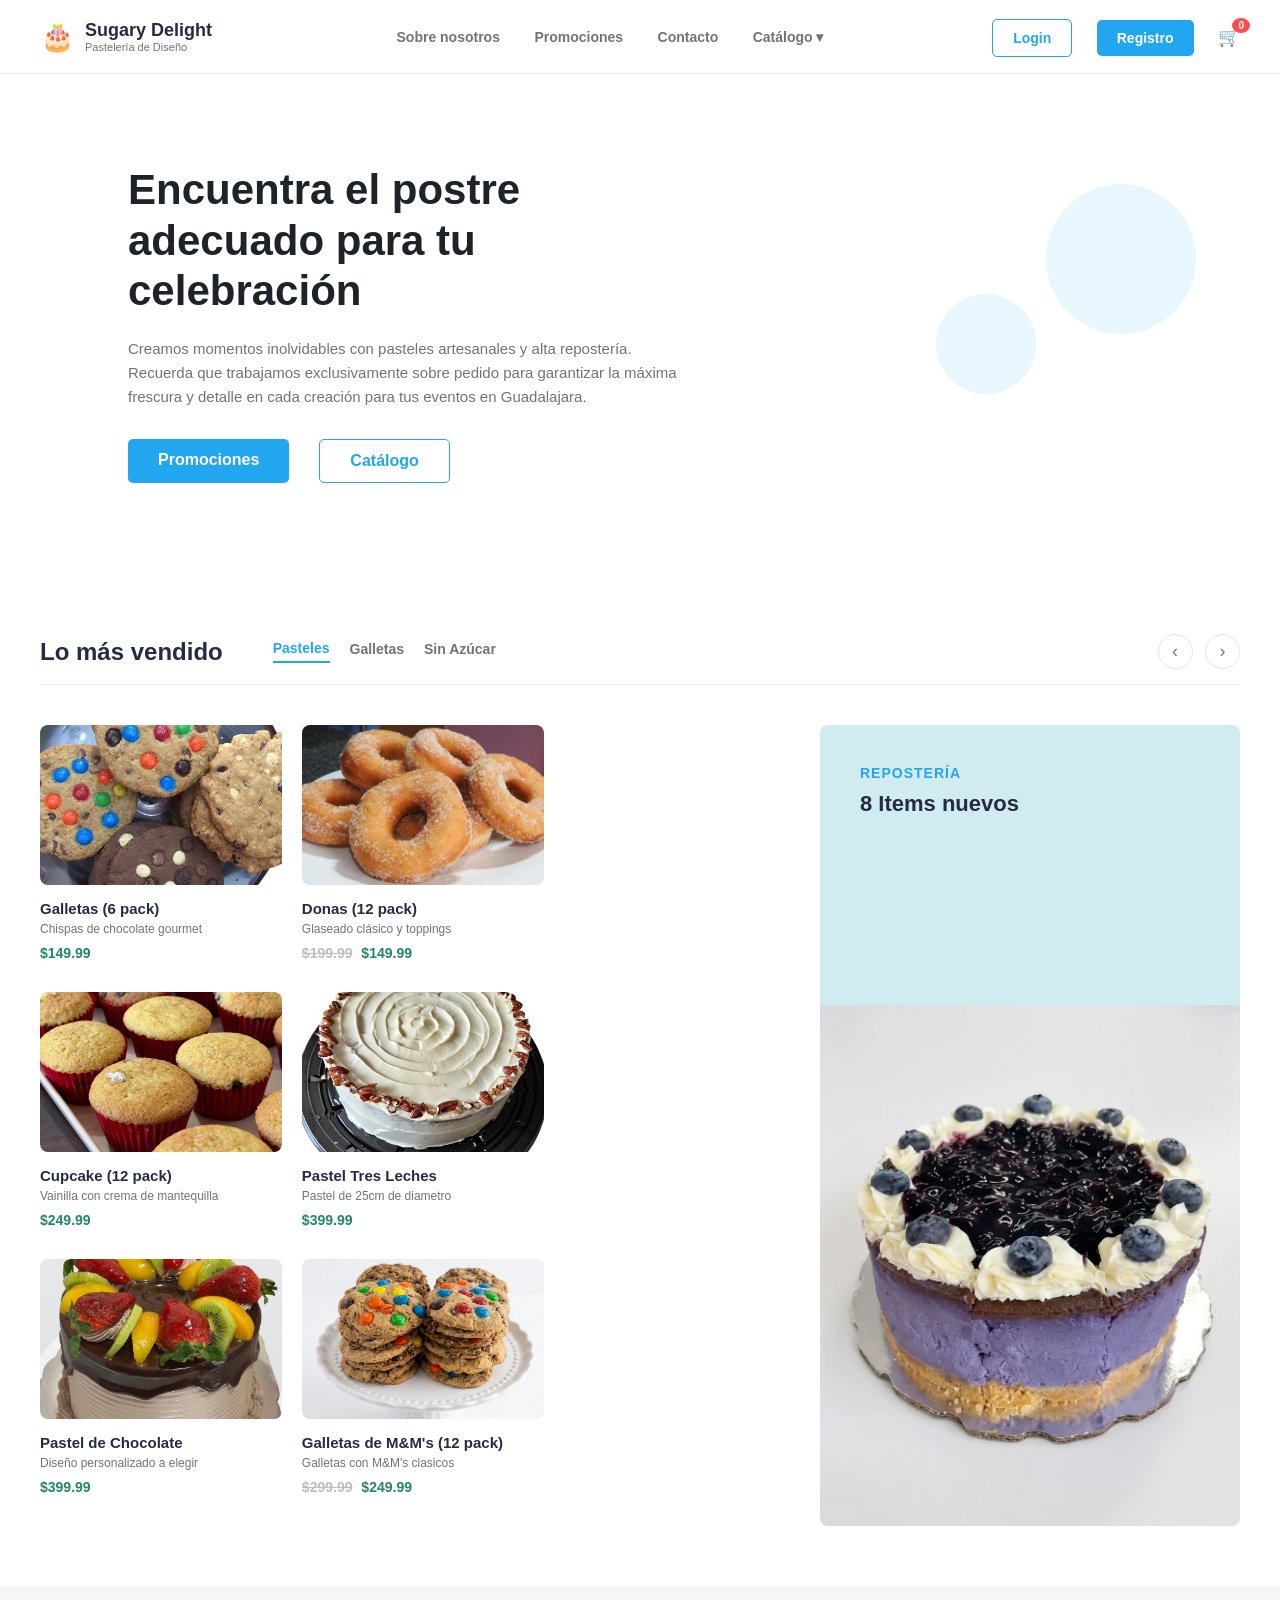
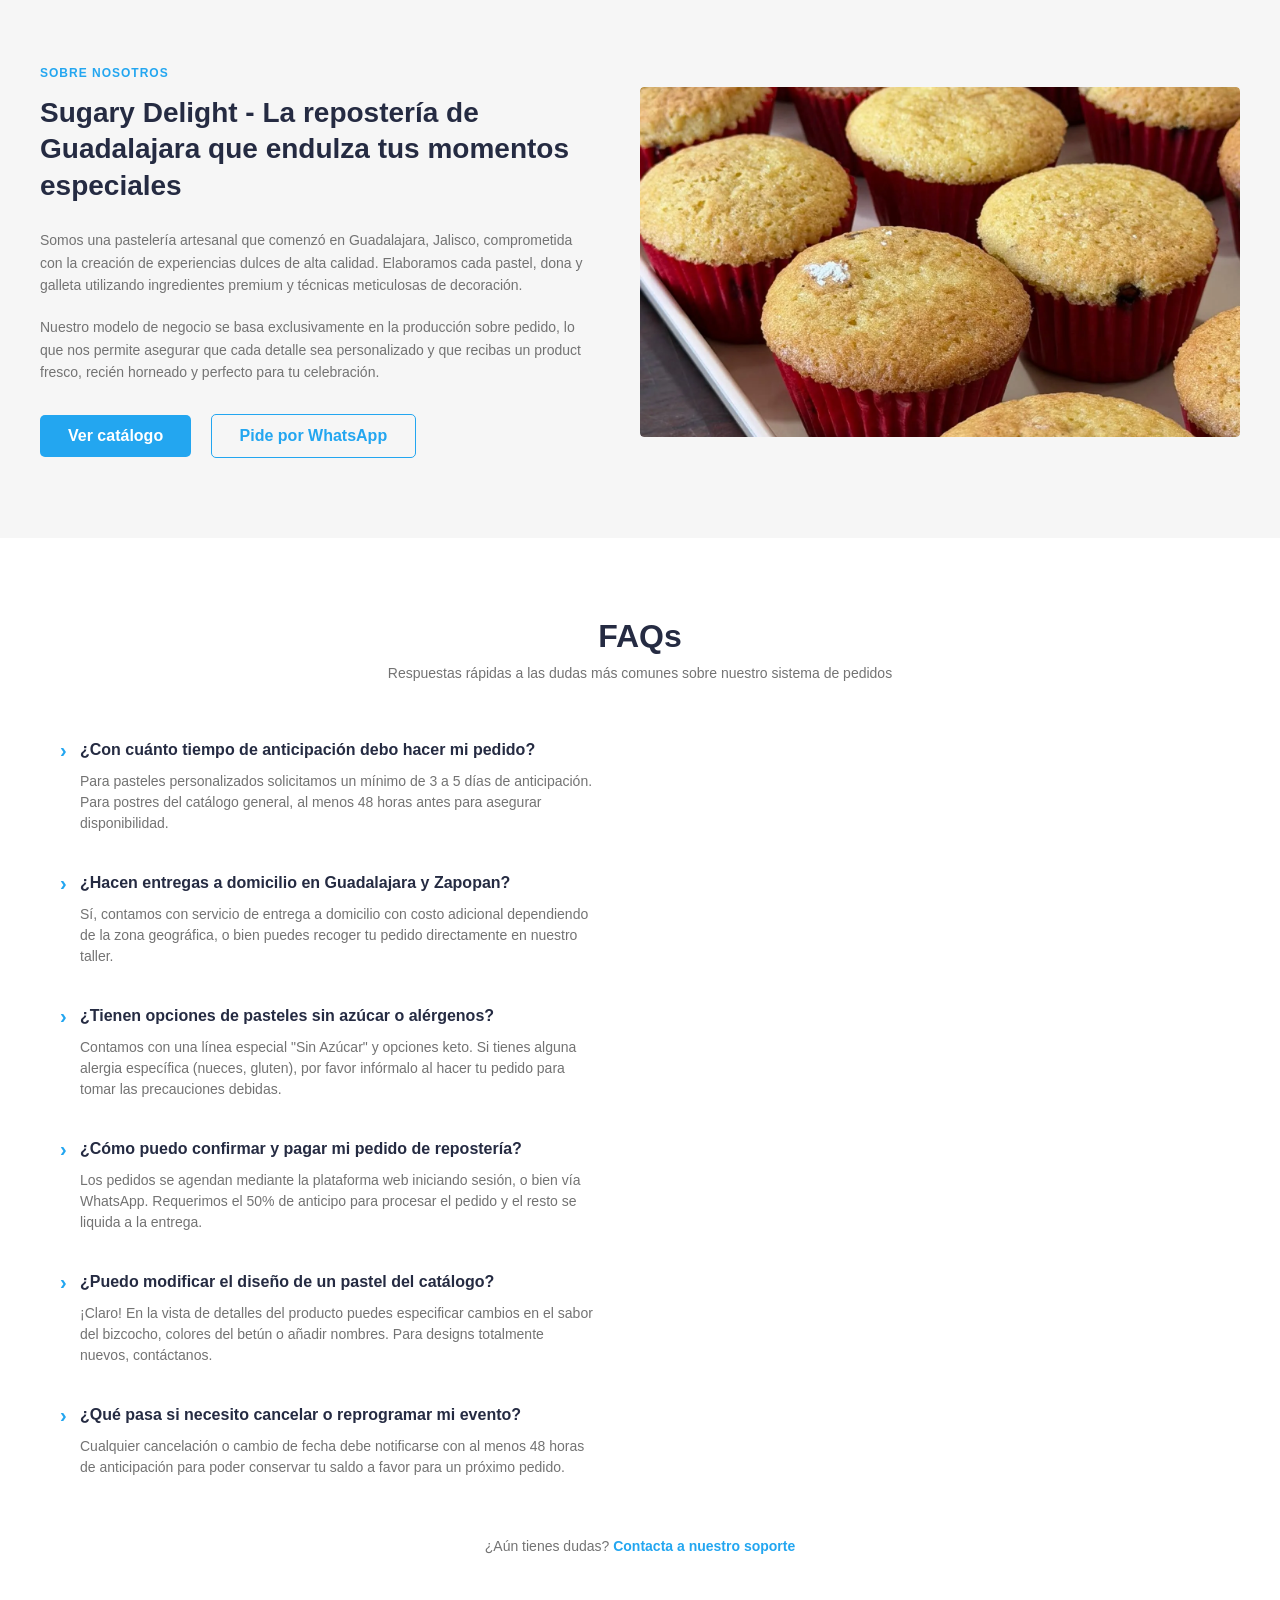
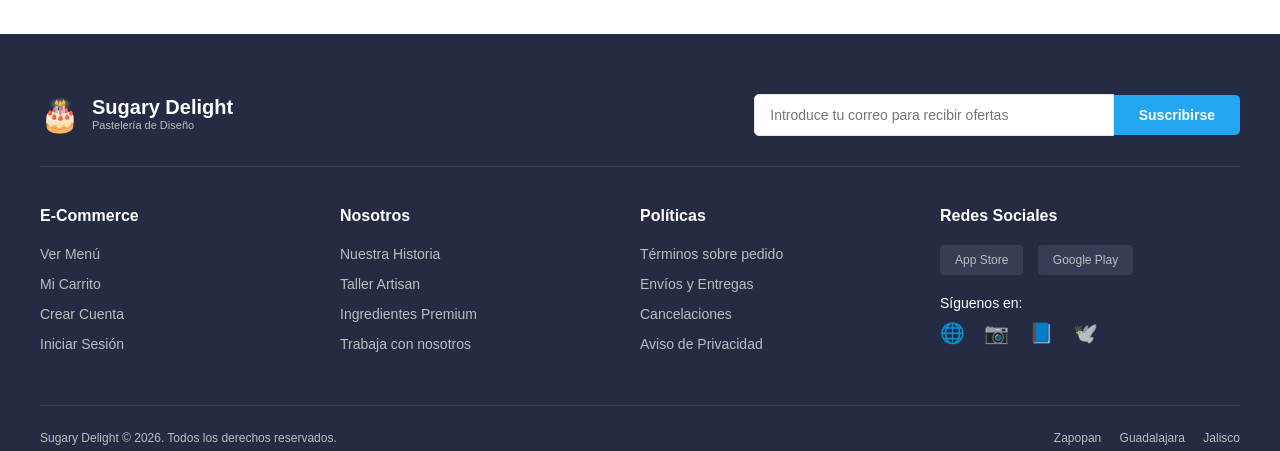
==== index.html @ 788fac9c "Add files via upload" ====
<!DOCTYPE html>
<html lang="es">

<head>
    <meta charset="UTF-8">
    <meta name="viewport" content="width=device-width, initial-scale=1.0">
    <title>Sugary Delight - Alta Repostería en Guadalajara</title>
    <link rel="stylesheet" href="style.css">
</head>

<body>

    <header class="navbar">
        <div class="logo">
            <a href="index.html" style="display: block; border: none;">
                <span class="logo-icon">🎂</span>
                <div class="logo-text">
                    <h1>Sugary Delight</h1>
                    <p>Pastelería de Diseño</p>
                </div>
            </a>
        </div>
        <nav class="nav-links">
            <a href="nosotros.html">Sobre nosotros</a>
            <a href="promociones.html">Promociones</a>
            <a href="contacto.html">Contacto</a>
            <div class="dropdown">
                <a href="catalogo.html" class="dropdown-trigger">Catálogo ▾</a>
            </div>
        </nav>
        <div class="nav-actions">
            <a href="login.html" class="btn-login">Login</a>
            <a href="registro.html" class="btn-register">Registro</a>
            <div class="cart-icon">
                🛒<span class="cart-badge">0</span>
            </div>
        </div>
    </header>

    <section class="hero">
        <div class="hero-content">
            <h2>Encuentra el postre adecuado para tu celebración</h2>
            <p>Creamos momentos inolvidables con pasteles artesanales y alta repostería. Recuerda que trabajamos
                exclusivamente sobre pedido para garantizar la máxima frescura y detalle en cada creación para tus
                eventos en Guadalajara.</p>
            <div class="hero-buttons">
                <a href="promociones.html" class="btn-primary">Promociones</a>
                <a href="catalogo.html" class="btn-secondary">Catálogo</a>
            </div>
        </div>
        <div class="hero-decorations">
            <div class="circle circle-1"></div>
            <div class="circle circle-2"></div>
        </div>
    </section>

    <section id="catalogo" class="products-section">
        <div class="products-header">
            <h3>Lo más vendido</h3>
            <div class="products-tabs">
                <button class="tab-btn active">Pasteles</button>
                <button class="tab-btn">Galletas</button>
                <button class="tab-btn">Sin Azúcar</button>
            </div>
            <div class="carousel-arrows">
                <button class="arrow-btn">‹</button>
                <button class="arrow-btn">›</button>
            </div>
        </div>

        <div class="products-container">
            <div class="products-grid">
                <div class="product-card">
                    <div class="product-img-wrapper">
                        <img src="img/Galletas_S.jpg" alt="Galletas (6 pack)" class="product-img-placeholder">
                    </div>
                    <h4>Galletas (6 pack)</h4>
                    <p class="product-desc">Chispas de chocolate gourmet</p>
                    <span class="product-price">$149.99</span>
                </div>

                <div class="product-card">
                    <div class="product-img-wrapper">
                        <img src="img/Donas.jpg" alt="Donas (12 pack)" class="product-img-placeholder">
                    </div>
                    <h4>Donas (12 pack)</h4>
                    <p class="product-desc">Glaseado clásico y toppings</p>
                    <span class="product-price"><span class="old-price">$199.99</span> $149.99</span>
                </div>

                <div class="product-card">
                    <div class="product-img-wrapper">
                        <img src="img/cupcakes.webp" alt="Cupcake (12 pack)" class="product-img-placeholder">
                    </div>
                    <h4>Cupcake (12 pack)</h4>
                    <p class="product-desc">Vainilla con crema de mantequilla</p>
                    <span class="product-price">$249.99</span>
                </div>

                <div class="product-card">
                    <div class="product-img-wrapper">
                        <img src="img/tres_leches.jpg" alt="Pastel Tres Leches" class="product-img-placeholder">
                    </div>
                    <h4>Pastel Tres Leches</h4>
                    <p class="product-desc">Pastel de 25cm de diametro</p>
                    <span class="product-price">$399.99</span>
                </div>

                <div class="product-card">
                    <div class="product-img-wrapper">
                        <img src="img/pastel_chocolate.jpg" alt="Pastel de Cumpleaños" class="product-img-placeholder">
                    </div>
                    <h4>Pastel de Chocolate</h4>
                    <p class="product-desc">Diseño personalizado a elegir</p>
                    <span class="product-price">$399.99</span>
                </div>

                <div class="product-card">
                    <div class="product-img-wrapper">
                        <img src="img/galletas-mms.webp" alt="Croissant de Mantequilla" class="product-img-placeholder">
                    </div>
                    <h4>Galletas de M&M's (12 pack)</h4>
                    <p class="product-desc">Galletas con M&M's clasicos</p>
                    <span class="product-price"><span class="old-price">$299.99</span> $249.99</span>
                </div>
            </div>

            <div class="side-promo-banner">
                <div class="side-promo-content">
                    <h5>REPOSTERÍA</h5>
                    <p>8 Items nuevos</p>
                </div>
                <div class="side-promo-img-wrapper">
                    <img src="img/blueberry-cake.webp" alt="Especiales Repostería" class="product-img-placeholder">
                </div>
            </div>
        </div>
    </section>

    <section id="sobre-nosotros" class="about-section">
        <div class="about-content">
            <span class="section-tag">SOBRE NOSOTROS</span>
            <h3>Sugary Delight - La repostería de Guadalajara que endulza tus momentos especiales</h3>
            <p>Somos una pastelería artesanal que comenzó en Guadalajara, Jalisco, comprometida con la creación de
                experiencias dulces de alta calidad. Elaboramos cada pastel, dona y galleta utilizando ingredientes
                premium y técnicas meticulosas de decoración.</p>
            <p>Nuestro modelo de negocio se basa exclusivamente en la producción sobre pedido, lo que nos permite
                asegurar que cada detalle sea personalizado y que recibas un product fresco, recién horneado y perfecto
                para tu celebración.</p>
            <div class="about-buttons">
                <a href="/catalogo.html" class="btn-primary">Ver catálogo</a>
                <a href="https://wa.me/+523311671693" target="_blank" class="btn-secondary">Pide por WhatsApp</a>
            </div>
        </div>
        <div class="about-image-placeholder">
            <div class="placeholder-box" style="border: none; background: transparent; overflow: hidden;">
                <img src="img/cupcakes.webp" alt="Nuestro Taller Sugary Delight"
                    class="product-img-placeholder" style="border-radius: 4px;">
            </div>
        </div>
    </section>

    <section class="faqs-section">
        <h3>FAQs</h3>
        <p class="faqs-subtitle">Respuestas rápidas a las dudas más comunes sobre nuestro sistema de pedidos</p>

        <div class="faqs-grid">
            <div class="faq-item">
                <h5>¿Con cuánto tiempo de anticipación debo hacer mi pedido?</h5>
                <p>Para pasteles personalizados solicitamos un mínimo de 3 a 5 días de anticipación. Para postres del
                    catálogo general, al menos 48 horas antes para asegurar disponibilidad.</p>
            </div>
            <div class="faq-item">
                <h5>¿Hacen entregas a domicilio en Guadalajara y Zapopan?</h5>
                <p>Sí, contamos con servicio de entrega a domicilio con costo adicional dependiendo de la zona
                    geográfica, o bien puedes recoger tu pedido directamente en nuestro taller.</p>
            </div>
            <div class="faq-item">
                <h5>¿Tienen opciones de pasteles sin azúcar o alérgenos?</h5>
                <p>Contamos con una línea especial "Sin Azúcar" y opciones keto. Si tienes alguna alergia específica
                    (nueces, gluten), por favor infórmalo al hacer tu pedido para tomar las precauciones debidas.</p>
            </div>
            <div class="faq-item">
                <h5>¿Cómo puedo confirmar y pagar mi pedido de repostería?</h5>
                <p>Los pedidos se agendan mediante la plataforma web iniciando sesión, o bien vía WhatsApp. Requerimos
                    el 50% de anticipo para procesar el pedido y el resto se liquida a la entrega.</p>
            </div>
            <div class="faq-item">
                <h5>¿Puedo modificar el diseño de un pastel del catálogo?</h5>
                <p>¡Claro! En la vista de detalles del producto puedes especificar cambios en el sabor del bizcocho,
                    colores del betún o añadir nombres. Para designs totalmente nuevos, contáctanos.</p>
            </div>
            <div class="faq-item">
                <h5>¿Qué pasa si necesito cancelar o reprogramar mi evento?</h5>
                <p>Cualquier cancelación o cambio de fecha debe notificarse con al menos 48 horas de anticipación para
                    poder conservar tu saldo a favor para un próximo pedido.</p>
            </div>
        </div>
        <p class="faqs-footer-text">¿Aún tienes dudas? <a href="#contacto">Contacta a nuestro soporte</a></p>
    </section>

    <footer class="main-footer">
        <div class="footer-top">
            <div class="footer-logo">
                <span class="logo-icon">🎂</span>
                <div class="logo-text">
                    <h4>Sugary Delight</h4>
                    <p>Pastelería de Diseño</p>
                </div>
            </div>
            <div class="footer-newsletter">
                <input type="email" placeholder="Introduce tu correo para recibir ofertas">
                <button class="btn-subscribe">Suscribirse</button>
            </div>
        </div>

        <div class="footer-middle">
            <div class="footer-column">
                <h5>E-Commerce</h5>
                <ul>
                    <li><a href="#catalogo">Ver Menú</a></li>
                    <li><a href="#">Mi Carrito</a></li>
                    <li><a href="#">Crear Cuenta</a></li>
                    <li><a href="#">Iniciar Sesión</a></li>
                </ul>
            </div>
            <div class="footer-column">
                <h5>Nosotros</h5>
                <ul>
                    <li><a href="#sobre-nosotros">Nuestra Historia</a></li>
                    <li><a href="#">Taller Artisan</a></li>
                    <li><a href="#">Ingredientes Premium</a></li>
                    <li><a href="#">Trabaja con nosotros</a></li>
                </ul>
            </div>
            <div class="footer-column">
                <h5>Políticas</h5>
                <ul>
                    <li><a href="#">Términos sobre pedido</a></li>
                    <li><a href="#">Envíos y Entregas</a></li>
                    <li><a href="#">Cancelaciones</a></li>
                    <li><a href="#">Aviso de Privacidad</a></li>
                </ul>
            </div>
            <div class="footer-column">
                <h5>Redes Sociales</h5>
                <div class="app-downloads">
                    <div class="app-badge-placeholder">App Store</div>
                    <div class="app-badge-placeholder">Google Play</div>
                </div>
                <p class="join-us-text">Síguenos en:</p>
                <div class="social-links">
                    <a href="#">🌐</a>
                    <a href="#">📷</a>
                    <a href="#">📘</a>
                    <a href="#">🕊️</a>
                </div>
            </div>
        </div>

        <div class="footer-bottom">
            <p>Sugary Delight © 2026. Todos los derechos reservados.</p>
            <div class="footer-bottom-links">
                <a href="#">Zapopan</a>
                <a href="#">Guadalajara</a>
                <a href="#">Jalisco</a>
            </div>
        </div>
    </footer>

</body>

</html>
---- style.css ----
* {
    margin: 0;
    padding: 0;
    box-sizing: border-box;
    font-family: 'Segoe UI', Tahoma, Geneva, Verdana, sans-serif;
}

body {
    background-color: #ffffff;
    color: #252b42;
}

a {
    text-decoration: none;
    color: inherit;
}

.navbar {
    display: table;
    width: 100%;
    padding: 20px 40px;
    background-color: #ffffff;
    border-bottom: 1px solid #e6e6e6;
}

.logo {
    display: table-cell;
    vertical-align: middle;
    width: 25%;
}

.logo-icon {
    font-size: 28px;
    float: left;
    margin-right: 10px;
}

.logo-text h1 {
    font-size: 18px;
    font-weight: bold;
    color: #252b42;
}

.logo-text p {
    font-size: 11px;
    color: #737373;
}

.nav-links {
    display: table-cell;
    vertical-align: middle;
    text-align: center;
    width: 45%;
}

.nav-links a {
    margin: 0 15px;
    font-size: 14px;
    font-weight: 600;
    color: #737373;
}

.nav-links a:hover {
    color: #23a6f0;
}

.dropdown {
    display: inline-block;
}

.nav-actions {
    display: table-cell;
    vertical-align: middle;
    text-align: right;
    width: 30%;
}

.btn-login {
    font-size: 14px;
    font-weight: bold;
    color: #23a6f0;
    margin-right: 20px;
    padding: 10px 20px;
    border: 1px solid #23a6f0;
    border-radius: 5px;
}

.btn-register {
    font-size: 14px;
    font-weight: bold;
    color: #ffffff;
    background-color: #23a6f0;
    padding: 10px 20px;
    border-radius: 5px;
    margin-right: 20px;
}

.cart-icon {
    display: inline-block;
    font-size: 18px;
    position: relative;
    cursor: pointer;
}

.cart-badge {
    position: absolute;
    top: -8px;
    right: -10px;
    background-color: #ff4d4d;
    color: #ffffff;
    font-size: 10px;
    font-weight: bold;
    padding: 2px 6px;
    border-radius: 50%;
}

.hero {
    position: relative;
    width: 100%;
    min-height: 500px; 
    display: flex;
    align-items: center;
    padding: 60px 10%; 
    background-color: #ffffff;
    background-image: 
        linear-gradient(to right, rgba(255, 255, 255, 1) 35%, rgba(255, 255, 255, 0) 65%), 
        url('img/hero.jpeg');
    
    background-position: right center;
    background-repeat: no-repeat;
    background-size: contain;
}

.hero-content {
    position: relative;
    z-index: 2;
    max-width: 550px;
}

.hero-content h2 {
    font-size: 42px;
    line-height: 1.2;
    color: #1e2229;
    margin-bottom: 20px;
    font-weight: 800;
}

.hero-content p {
    font-size: 16px;
    line-height: 1.6;
    color: #555555;
    margin-bottom: 30px;
}

.hero-buttons {
    display: flex;
    gap: 15px;
}

.hero-content p {
    font-size: 15px;
    color: #737373;
    margin-bottom: 30px;
    line-height: 1.6;
}

.hero-buttons .btn-primary {
    background-color: #23a6f0;
    color: #ffffff;
    padding: 12px 30px;
    font-weight: bold;
    border-radius: 5px;
    margin-right: 15px;
    display: inline-block;
}

.hero-buttons .btn-secondary {
    border: 1px solid #23a6f0;
    color: #23a6f0;
    padding: 12px 30px;
    font-weight: bold;
    border-radius: 5px;
    display: inline-block;
}

.hero-decorations {
    position: absolute;
    right: 5%;
    top: 20%;
    width: 35%;
    height: 60%;
}

.circle {
    background: rgba(35, 166, 240, 0.1);
    border-radius: 50%;
    position: absolute;
}

.circle-1 {
    width: 150px;
    height: 150px;
    right: 20px;
    top: 10px;
}

.circle-2 {
    width: 100px;
    height: 100px;
    right: 180px;
    top: 120px;
}

.products-section {
    padding: 60px 40px;
}

.products-header {
    width: 100%;
    margin-bottom: 40px;
    border-bottom: 1px solid #ededed;
    padding-bottom: 15px;
    display: flex;
    justify-content: space-between;
    align-items: center;
}

.products-header h3 {
    font-size: 24px;
    color: #252b42;
    margin: 0;
}

.products-tabs {
    margin-left: 50px;
    flex-grow: 1;
    display: flex;
    align-items: center;
}

.tab-btn {
    background: none;
    border: none;
    font-size: 14px;
    color: #737373;
    margin-right: 20px;
    cursor: pointer;
    font-weight: 600;
    padding-bottom: 5px;
}

.tab-btn.active {
    color: #23a6f0;
    border-bottom: 2px solid #23a6f0;
}

.carousel-arrows {
    float: right;
}

.arrow-btn {
    background: #ffffff;
    border: 1px solid #e6e6e6;
    width: 35px;
    height: 35px;
    border-radius: 50%;
    font-size: 18px;
    cursor: pointer;
    margin-left: 8px;
    color: #737373;
}

.products-container {
    width: 100%;
    clear: both;
    display: table;
}

.products-grid {
    display: table-cell;
    width: 65%;
    vertical-align: top;
}

.product-card {
    width: 31%;
    display: inline-block;
    margin-right: 2%;
    margin-bottom: 30px;
    text-align: left;
}

.product-img-wrapper {
    background-color: #f9f9f9;
    height: 160px;
    border-radius: 8px;
    position: relative;
    margin-bottom: 15px;
    overflow: hidden;
}

.product-img-placeholder {
    width: 100%;
    height: 100%;
    display: block;
    object-fit: cover;
    object-position: center;
    background-color: #f0f2f5;
}

.product-placeholder {
    font-size: 60px;
    position: absolute;
    top: 50%;
    left: 50%;
    transform: translate(-50%, -50%);
}

.product-card h4 {
    font-size: 15px;
    font-weight: bold;
    color: #252b42;
    margin-bottom: 5px;
}

.product-desc {
    font-size: 12px;
    color: #737373;
    margin-bottom: 8px;
}

.product-price {
    font-size: 14px;
    font-weight: bold;
    color: #23856d;
}

.old-price {
    color: #bdbdbd;
    text-decoration: line-through;
    margin-right: 5px;
}

.side-promo-banner {
    display: table-cell;
    width: 35%;
    background-color: #d1ecf1;
    border-radius: 8px;
    vertical-align: top;
    position: relative;
    height: 480px;
    overflow: hidden;
    padding: 40px;
}

.side-promo-content h5 {
    font-size: 14px;
    color: #23a6f0;
    letter-spacing: 1px;
    margin-bottom: 10px;
}

.side-promo-content p {
    font-size: 22px;
    font-weight: bold;
    color: #252b42;
}

.side-promo-img {
    position: absolute;
    bottom: -20px;
    right: -20px;
}

.side-promo-img-wrapper {
    position: absolute;
    bottom: 0;
    right: 0;
    width: 100%;
    height: 65%;
    overflow: hidden;
    border-radius: 0 0 8px 8px;
}

.large-donut {
    font-size: 200px;
    opacity: 0.8;
}

.about-section {
    background-color: #f6f6f6;
    padding: 80px 40px;
    display: table;
    width: 100%;
}

.about-content {
    display: table-cell;
    width: 50%;
    vertical-align: middle;
    padding-right: 50px;
}

.section-tag {
    font-size: 12px;
    font-weight: bold;
    color: #23a6f0;
    letter-spacing: 1px;
    display: block;
    margin-bottom: 15px;
}

.about-content h3 {
    font-size: 28px;
    font-weight: bold;
    color: #252b42;
    margin-bottom: 25px;
    line-height: 1.3;
}

.about-content p {
    font-size: 14px;
    color: #737373;
    line-height: 1.6;
    margin-bottom: 20px;
}

.about-buttons {
    margin-top: 30px;
}

.about-buttons .btn-primary {
    background-color: #23a6f0;
    color: #ffffff;
    padding: 12px 28px;
    font-weight: bold;
    border-radius: 5px;
    margin-right: 15px;
    display: inline-block;
}

.about-buttons .btn-secondary {
    border: 1px solid #23a6f0;
    color: #23a6f0;
    padding: 12px 28px;
    font-weight: bold;
    border-radius: 5px;
    display: inline-block;
}

.about-image-placeholder {
    display: table-cell;
    width: 50%;
    vertical-align: middle;
}

.placeholder-box {
    background-color: #e1e1e1;
    border: 2px dashed #b5b5b5;
    height: 350px;
    position: relative;
    border-radius: 4px;
}

.cross-line {
    position: absolute;
    top: 50%;
    left: 50%;
    transform: translate(-50%, -50%);
    font-size: 48px;
    color: #b5b5b5;
}

.faqs-section {
    padding: 80px 60px;
    text-align: center;
    background-color: #ffffff;
}

.faqs-section h3 {
    font-size: 32px;
    font-weight: bold;
    color: #252b42;
    margin-bottom: 10px;
}

.faqs-subtitle {
    font-size: 14px;
    color: #737373;
    margin-bottom: 60px;
}

.faqs-grid {
    text-align: left;
    width: 100%;
}

.faq-item {
    width: 46%;
    display: inline-block;
    margin-right: 4%;
    margin-bottom: 40px;
    vertical-align: top;
}

.faq-item h5 {
    font-size: 16px;
    font-weight: bold;
    color: #252b42;
    margin-bottom: 12px;
    position: relative;
    padding-left: 20px;
}

.faq-item h5::before {
    content: "›";
    position: absolute;
    left: 0;
    top: -2px;
    color: #23a6f0;
    font-size: 20px;
    font-weight: bold;
}

.faq-item p {
    font-size: 14px;
    color: #737373;
    line-height: 1.5;
    padding-left: 20px;
}

.faqs-footer-text {
    margin-top: 20px;
    font-size: 14px;
    color: #737373;
}

.faqs-footer-text a {
    color: #23a6f0;
    font-weight: bold;
}

.main-footer {
    background-color: #252b42;
    color: #ffffff;
    padding: 60px 40px 20px 40px;
}

.footer-top {
    border-bottom: 1px solid #363e56;
    padding-bottom: 30px;
    margin-bottom: 40px;
    width: 100%;
    display: table;
}

.footer-top .footer-logo {
    display: table-cell;
    width: 50%;
    vertical-align: middle;
}

.footer-top .logo-icon {
    font-size: 32px;
    margin-right: 12px;
}

.footer-top .logo-text h4 {
    font-size: 20px;
    font-weight: bold;
}

.footer-top .logo-text p {
    color: #bdbdbd;
}

.footer-newsletter {
    display: table-cell;
    width: 50%;
    text-align: right;
    vertical-align: middle;
}

.footer-newsletter input {
    padding: 12px 15px;
    width: 60%;
    border: 1px solid #e6e6e6;
    border-radius: 5px 0 0 5px;
    outline: none;
    font-size: 14px;
}

.btn-subscribe {
    background-color: #23a6f0;
    color: #ffffff;
    border: none;
    padding: 12px 25px;
    font-weight: bold;
    border-radius: 0 5px 5px 0;
    cursor: pointer;
    font-size: 14px;
    margin-left: -5px;
}

.footer-middle {
    width: 100%;
    display: table;
    margin-bottom: 5px;
}

.footer-column {
    display: table-cell;
    width: 25%;
    vertical-align: top;
}

.footer-column h5 {
    font-size: 16px;
    font-weight: bold;
    margin-bottom: 20px;
}

.footer-column ul {
    list-style: none;
}

.footer-column ul li {
    margin-bottom: 12px;
}

.footer-column ul li a {
    font-size: 14px;
    color: #bdbdbd;
}

.footer-column ul li a:hover {
    color: #23a6f0;
}

.app-downloads {
    margin-bottom: 20px;
}

.app-badge-placeholder {
    background-color: #363e56;
    padding: 8px 15px;
    display: inline-block;
    border-radius: 4px;
    font-size: 12px;
    margin-right: 10px;
    color: #bdbdbd;
}

.join-us-text {
    font-size: 14px;
    margin-bottom: 10px;
    color: #ffffff;
}

.social-links a {
    font-size: 20px;
    margin-right: 15px;
    opacity: 0.8;
}

.social-links a:hover {
    opacity: 1;
}

.footer-bottom {
    border-top: 1px solid #363e56;
    padding-top: 25px;
    margin-top: 40px;
    font-size: 12px;
    color: #bdbdbd;
    width: 100%;
}

.footer-bottom p {
    float: left;
}

.footer-bottom-links {
    float: right;
}

.footer-bottom-links a {
    margin-left: 15px;
}

.footer-bottom-links a:hover {
    color: #23a6f0;
}
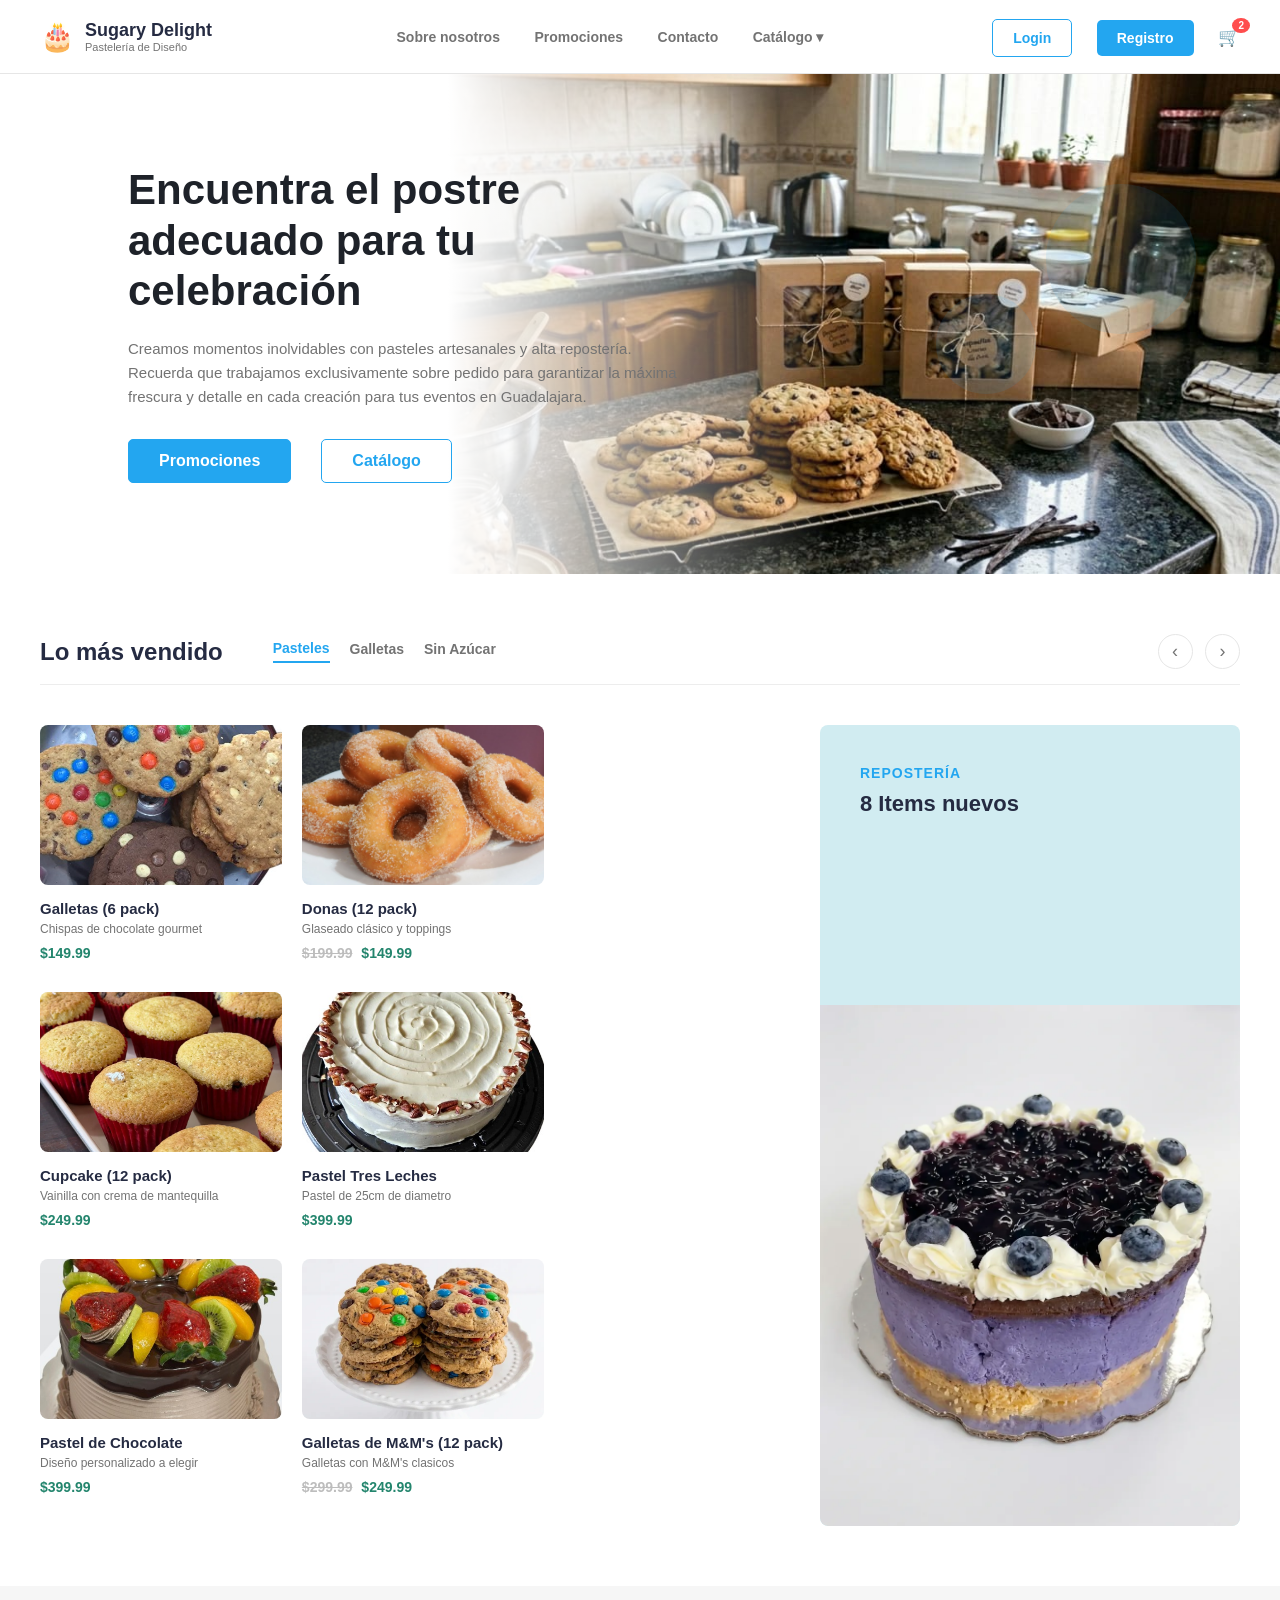
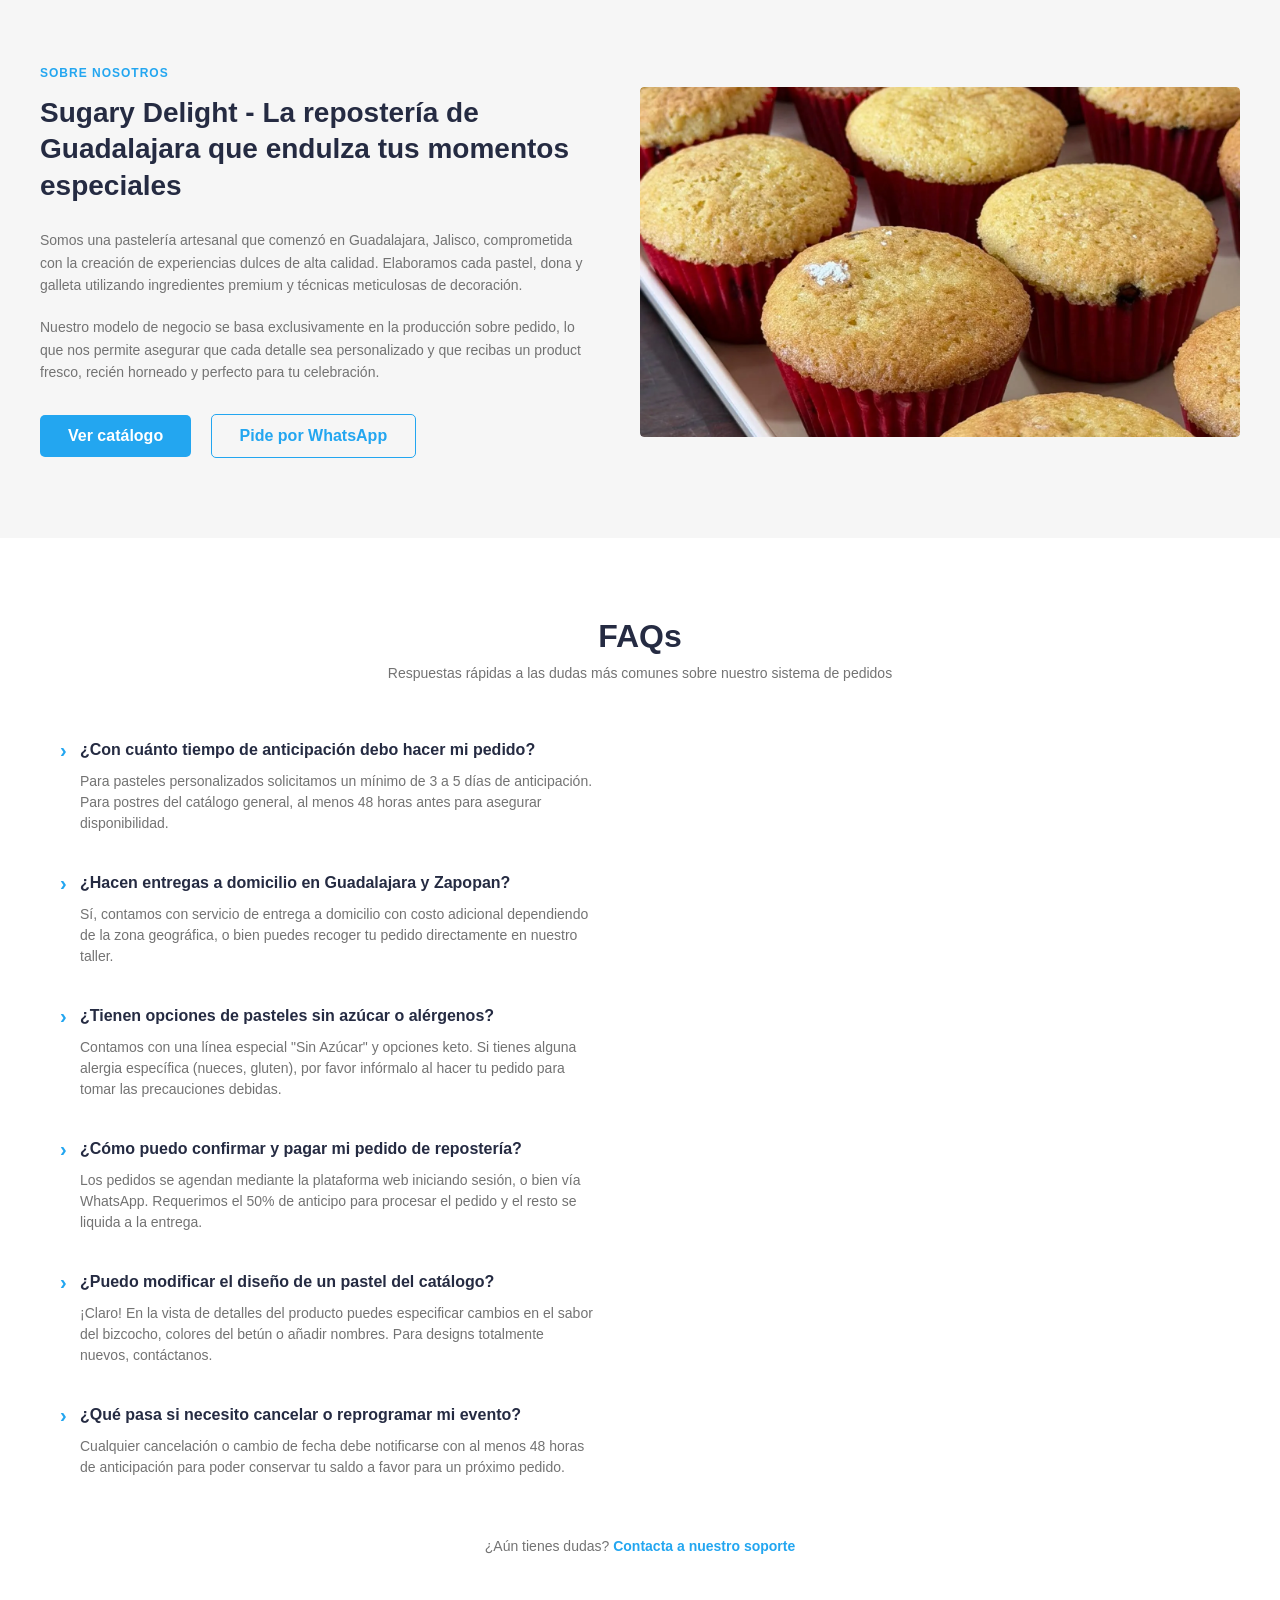
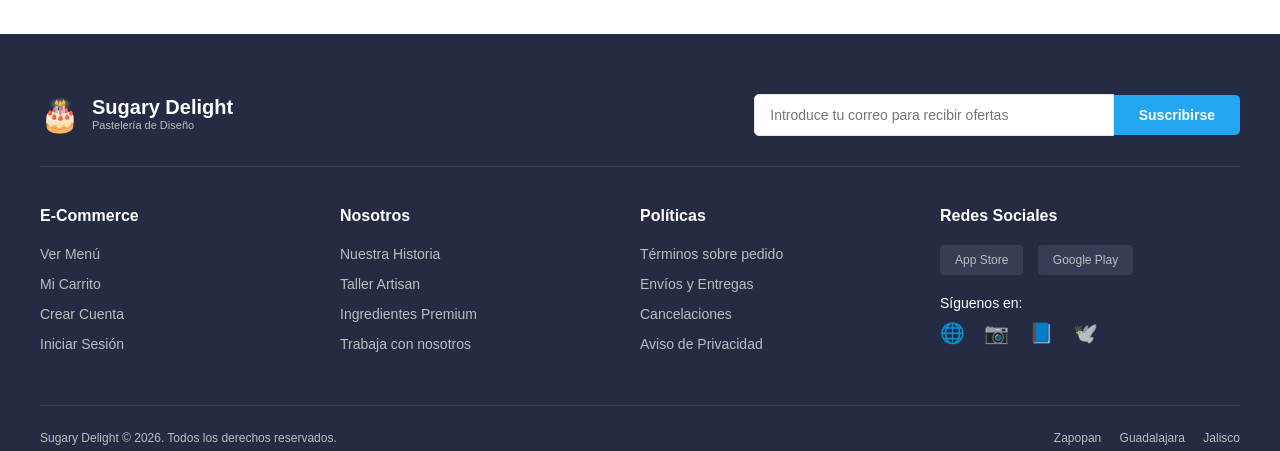
==== commit 6c1e9ecc: "Update index.html" ====
--- a/index.html
+++ b/index.html
@@ -28,13 +28,13 @@
                 <a href="catalogo.html" class="dropdown-trigger">Catálogo ▾</a>
             </div>
         </nav>
-        <div class="nav-actions">
-            <a href="login.html" class="btn-login">Login</a>
-            <a href="registro.html" class="btn-register">Registro</a>
-            <div class="cart-icon">
-                🛒<span class="cart-badge">0</span>
-            </div>
-        </div>
+<div class="nav-actions">
+    <a href="login.html" class="btn-login">Login</a>
+    <a href="registro.html" class="btn-register">Registro</a>
+    <a href="carrito.html" class="cart-icon" style="display: inline-block; text-decoration: none;">
+        🛒<span class="cart-badge">2</span>
+    </a>
+</div>
     </header>
 
     <section class="hero">
@@ -270,4 +270,4 @@
 
 </body>
 
-</html>+</html>
--- a/style.css
+++ b/style.css
@@ -124,7 +124,7 @@
     background-color: #ffffff;
     background-image: 
         linear-gradient(to right, rgba(255, 255, 255, 1) 35%, rgba(255, 255, 255, 0) 65%), 
-        url('img/hero.jpeg');
+        url('img/Hero.jpeg');
     
     background-position: right center;
     background-repeat: no-repeat;
@@ -690,4 +690,57 @@
 
 .footer-bottom-links a:hover {
     color: #23a6f0;
-}+}
+
+.hero-buttons {
+    display: flex;
+    gap: 15px;
+}
+
+.hero-buttons .btn-primary {
+    background-color: #23a6f0;
+    color: #ffffff;
+    padding: 12px 30px;
+    font-weight: bold;
+    border-radius: 5px;
+    display: inline-block;
+    border: 1px solid #23a6f0;
+    text-align: center;
+}
+
+.hero-buttons .btn-primary:hover {
+    background-color: #1a8cd8;
+    border-color: #1a8cd8;
+}
+
+.hero-buttons .btn-secondary {
+    background-color: transparent;
+    border: 1px solid #23a6f0;
+    color: #23a6f0;
+    padding: 12px 30px;
+    font-weight: bold;
+    border-radius: 5px;
+    display: inline-block;
+    text-align: center;
+}
+
+.hero-buttons .btn-secondary:hover {
+    background-color: rgba(35, 166, 240, 0.05);
+}
+
+.hero {
+    position: relative;
+    width: 100%;
+    min-height: 500px; 
+    display: flex;
+    align-items: center;
+    padding: 60px 10%; 
+    background-color: #ffffff;
+    background-image: 
+        linear-gradient(to right, rgba(255, 255, 255, 1) 35%, rgba(255, 255, 255, 0) 65%), 
+        url('img/Hero.jpeg');
+    
+    background-position: right center;
+    background-repeat: no-repeat;
+    background-size: contain;
+}
